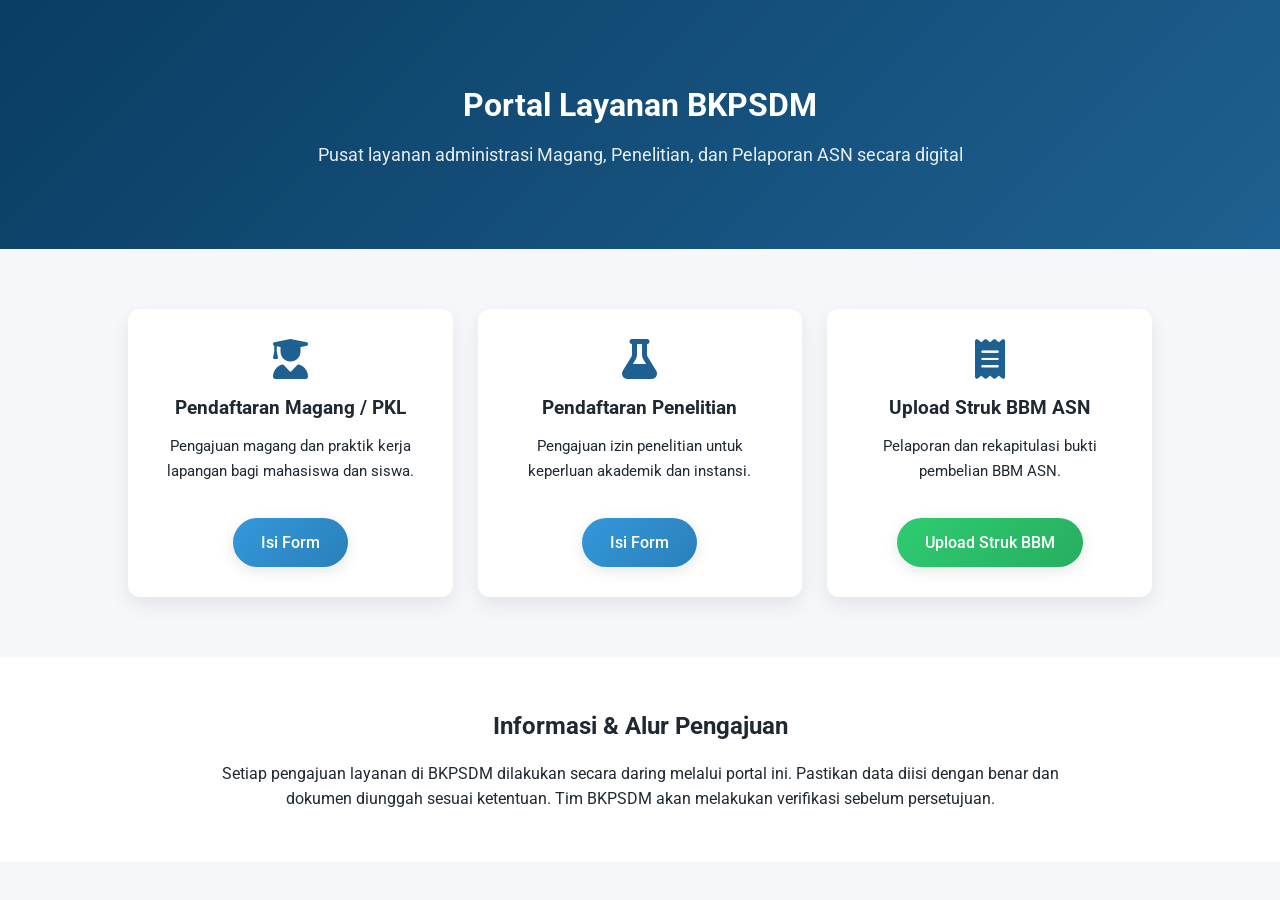
==== website 2.0/index.html @ 47e23bdd "Add files via upload" ====
<!DOCTYPE html>
<html lang="id">
<head>
    <meta charset="UTF-8">
    <meta name="viewport" content="width=device-width, initial-scale=1.0">

    <!-- Judul Website -->
    <title>Portal Layanan BKPSDM</title>

    <!-- Font Google (Roboto) -->
    <link rel="preconnect" href="https://fonts.googleapis.com">
    <link rel="preconnect" href="https://fonts.gstatic.com" crossorigin>
    <link href="https://fonts.googleapis.com/css2?family=Roboto:wght@300;400;500;700&display=swap" rel="stylesheet">

    <!-- Font Awesome untuk Icon -->
    <link rel="stylesheet" href="https://cdnjs.cloudflare.com/ajax/libs/font-awesome/6.5.0/css/all.min.css">

    <!-- CSS Utama -->
    <link rel="stylesheet" href="style.css">
</head>
<body>

    <!-- ================= HERO SECTION ================= -->
    <header class="hero">
        <h1>Portal Layanan BKPSDM</h1>
        <p>Pusat layanan administrasi Magang, Penelitian, dan Pelaporan ASN secara digital</p>
    </header>

    <!-- ================= FITUR UTAMA ================= -->
    <section class="features">

        <!-- Card 1: Magang / PKL -->
        <div class="card">
            <i class="fa-solid fa-user-graduate card-icon"></i>
            <h3>Pendaftaran Magang / PKL</h3>
            <p>Pengajuan magang dan praktik kerja lapangan bagi mahasiswa dan siswa.</p>
            <a 
          href="https://docs.google.com/forms/d/e/1FAIpQLSelBC14m-ndI0ViiT_1qgRovXxFnP6coN-3sXq4C53I3GrNGA/viewform"
          target="_blank"
          class="btn-primary"
        >
          Isi Form
        </a>

        </div>

        <!-- Card 2: Penelitian -->
        <div class="card">
            <i class="fa-solid fa-flask card-icon"></i>
            <h3>Pendaftaran Penelitian</h3>
            <p>Pengajuan izin penelitian untuk keperluan akademik dan instansi.</p>
            <a 
          href="https://docs.google.com/forms/d/e/1FAIpQLSelBC14m-ndI0ViiT_1qgRovXxFnP6coN-3sXq4C53I3GrNGA/viewform"
          target="_blank"
          class="btn-primary"
        >
          Isi Form
        </a>
        </div>

        <!-- Card 3: Upload BBM -->
        <div class="card">
            <i class="fa-solid fa-receipt card-icon"></i>
            <h3>Upload Struk BBM ASN</h3>
            <p>Pelaporan dan rekapitulasi bukti pembelian BBM ASN.</p>
           <a 
          href="https://docs.google.com/forms/d/e/1FAIpQLSeX3yivt2lK4adjJPOfBYsjUCmd29foa_mko-l3OuT_6jHZdw/viewform"
          target="_blank"
          class="btn-secondary"
        >
          Upload Struk BBM
        </a>
        </div>
        </section>

    <!-- ================= INFORMASI BKPSDM ================= -->
    <section class="info">
        <h2>Informasi & Alur Pengajuan</h2>
        <p>
            Setiap pengajuan layanan di BKPSDM dilakukan secara daring melalui portal ini.
            Pastikan data diisi dengan benar dan dokumen diunggah sesuai ketentuan.
            Tim BKPSDM akan melakukan verifikasi sebelum persetujuan.
        </p>
    </section>

    </body>
</html>
---- website 2.0/style.css ----
/* ================= GLOBAL STYLE ================= */
* {
    margin: 0;
    padding: 0;
    box-sizing: border-box;
}

body {
    font-family: 'Roboto', sans-serif;
    background-color: #f5f7fa;
    color: #1f2933;
    line-height: 1.6;
}

/* ================= HERO ================= */
.hero {
    background: linear-gradient(135deg, #0a3d62, #1e6091);
    color: #ffffff;
    text-align: center;
    padding: 80px 10px;
}

.hero h1 {
    font-size: 1,5rem;
    margin-bottom: 10px;
}

.hero p {
    font-size: 1.1rem;
    opacity: 0.9;
}

/* ================= FEATURES ================= */
.features {
    display: grid;
    grid-template-columns: repeat(auto-fit, minmax(250px, 1fr));
    gap: 25px;
    padding: 60px 10%;
}

.card {
    background-color: #ffffff;
    padding: 30px 25px;
    border-radius: 12px;
    text-align: center;
    box-shadow: 0 8px 20px rgba(0, 0, 0, 0.08);
}

.card-icon {
    font-size: 40px;
    color: #1e6091;
    margin-bottom: 15px;
}

.card h3 {
    margin-bottom: 10px;
}

.card p {
    font-size: 0.95rem;
    margin-bottom: 20px;
}

/* Tombol Umum */
.btn {
    display: inline-block;
    padding: 10px 18px;
    background-color: #1e6091;
    color: #ffffff;
    text-decoration: none;
    border-radius: 6px;
    font-size: 0.9rem;
}

.btn:hover {
    background-color: #0a3d62;
}

/* ================= INFO SECTION ================= */
.info {
    background-color: #ffffff;
    padding: 50px 15%;
    text-align: center;
}

.info h2 {
    margin-bottom: 15px;
}

/* ================= FORM ================= */
.form-section {
    padding: 60px 10%;
}

.form-section h2 {
    text-align: center;
    margin-bottom: 30px;
}

.form {
    max-width: 500px;
    margin: auto;
    background-color: #ffffff;
    padding: 30px;
    border-radius: 10px;
    box-shadow: 0 8px 20px rgba(0, 0, 0, 0.08);
}

.form-group {
    margin-bottom: 18px;
}

label {
    display: block;
    margin-bottom: 6px;
    font-weight: 500;
}

input {
    width: 100%;
    padding: 10px;
    border-radius: 6px;
    border: 1px solid #ccc;
}



/* Styling Umum untuk Tombol */
.btn-primary, .btn-secondary {
    display: inline-block;
    padding: 12px 28px;
    text-decoration: none;
    font-family: 'Roboto', sans-serif;
    font-weight: 500;
    font-size: 1rem;
    border-radius: 50px; /* Membuat tombol lonjong/rounded */
    transition: all 0.3s ease; /* Transisi halus untuk semua perubahan */
    text-align: center;
    border: none;
    cursor: pointer;
    box-shadow: 0 4px 15px rgba(0, 0, 0, 0.1);
    margin-top: 15px;
}

/* Tombol Primary (Pendaftaran Magang & Penelitian) */
.btn-primary {
    background: linear-gradient(135deg, #3498db, #2980b9);
    color: white;
}

.btn-primary:hover {
    background: linear-gradient(135deg, #2980b9, #3498db);
    transform: translateY(-3px); /* Tombol sedikit naik ke atas */
    box-shadow: 0 8px 20px rgba(52, 152, 219, 0.4);
}

/* Tombol Secondary (Upload BBM) */
.btn-secondary {
    background: linear-gradient(135deg, #2ecc71, #27ae60);
    color: white;
}

.btn-secondary:hover {
    background: linear-gradient(135deg, #27ae60, #2ecc71);
    transform: translateY(-3px);
    box-shadow: 0 8px 20px rgba(46, 204, 113, 0.4);
}

/* Efek Klik (saat ditekan) */
.btn-primary:active, .btn-secondary:active {
    transform: translateY(1px);
    box-shadow: 0 2px 10px rgba(0, 0, 0, 0.1);
}
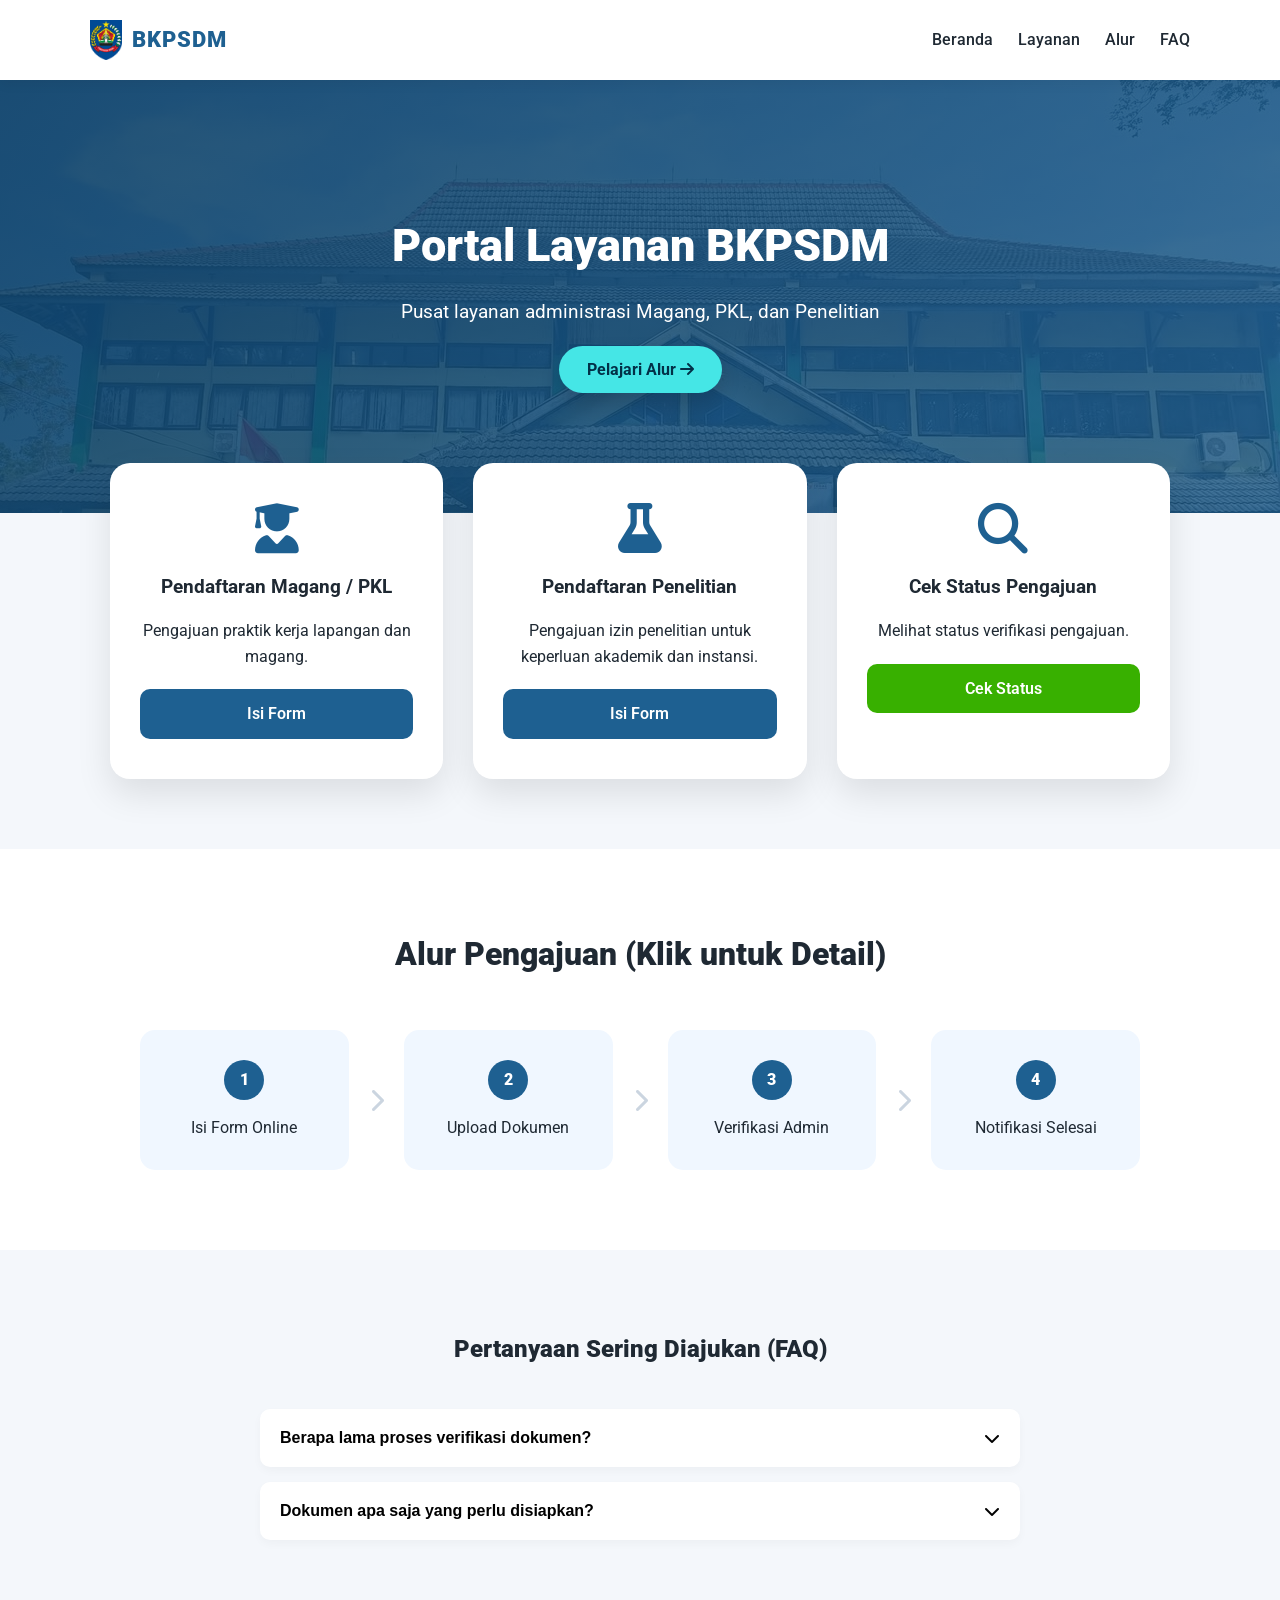
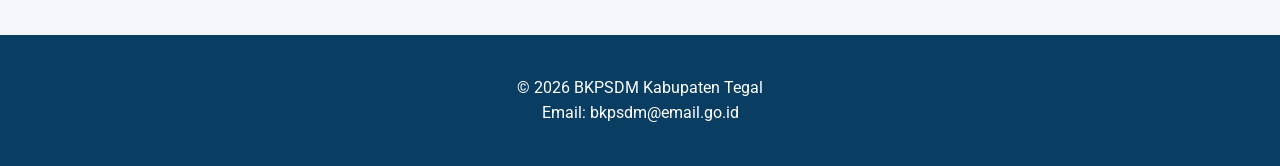
==== commit 36375abf: "Add files via upload" ====
--- a/website 2.0/index.html
+++ b/website 2.0/index.html
@@ -3,85 +3,234 @@
 <head>
     <meta charset="UTF-8">
     <meta name="viewport" content="width=device-width, initial-scale=1.0">
-
-    <!-- Judul Website -->
     <title>Portal Layanan BKPSDM</title>
 
-    <!-- Font Google (Roboto) -->
-    <link rel="preconnect" href="https://fonts.googleapis.com">
-    <link rel="preconnect" href="https://fonts.gstatic.com" crossorigin>
-    <link href="https://fonts.googleapis.com/css2?family=Roboto:wght@300;400;500;700&display=swap" rel="stylesheet">
-
-    <!-- Font Awesome untuk Icon -->
+    <link href="https://fonts.googleapis.com/css2?family=Roboto:wght@300;400;500;700;900&display=swap" rel="stylesheet">
+
     <link rel="stylesheet" href="https://cdnjs.cloudflare.com/ajax/libs/font-awesome/6.5.0/css/all.min.css">
 
-    <!-- CSS Utama -->
-    <link rel="stylesheet" href="style.css">
+    <link rel="stylesheet" href="./style.css">
 </head>
 <body>
 
-    <!-- ================= HERO SECTION ================= -->
-    <header class="hero">
-        <h1>Portal Layanan BKPSDM</h1>
-        <p>Pusat layanan administrasi Magang, Penelitian, dan Pelaporan ASN secara digital</p>
-    </header>
-
-    <!-- ================= FITUR UTAMA ================= -->
-    <section class="features">
-
-        <!-- Card 1: Magang / PKL -->
-        <div class="card">
-            <i class="fa-solid fa-user-graduate card-icon"></i>
-            <h3>Pendaftaran Magang / PKL</h3>
-            <p>Pengajuan magang dan praktik kerja lapangan bagi mahasiswa dan siswa.</p>
-            <a 
-          href="https://docs.google.com/forms/d/e/1FAIpQLSelBC14m-ndI0ViiT_1qgRovXxFnP6coN-3sXq4C53I3GrNGA/viewform"
-          target="_blank"
-          class="btn-primary"
-        >
-          Isi Form
+<nav class="navbar">
+    <div class="nav-container">
+<div class="logo">
+    <img src="logo_tegal.png" alt="Logo BKPSDM" class="nav-logo">
+    <span>BKPSDM</span>
+</div>        <ul class="nav-links">
+            <li><a href="#">Beranda</a></li>
+            <li><a href="#layanan">Layanan</a></li>
+            <li><a href="#alur">Alur</a></li>
+            <li><a href="#faq">FAQ</a></li>
+        </ul>
+    </div>
+</nav>
+
+<header class="hero">
+    <h1>Portal Layanan BKPSDM</h1>
+    <p>Pusat layanan administrasi Magang, PKL, dan Penelitian</p>
+    <a href="#alur" class="btn-cta hero-btn">Pelajari Alur <i class="fa-solid fa-arrow-right"></i></a>
+</header>
+
+<section class="features" id="layanan">
+
+    <div class="card">
+        <i class="fa-solid fa-user-graduate card-icon"></i>
+        <h3>Pendaftaran Magang / PKL</h3>
+        <p>Pengajuan praktik kerja lapangan dan magang.</p>
+        <a href="https://docs.google.com/forms/d/e/1FAIpQLSelBC14m-ndI0ViiT_1qgRovXxFnP6coN-3sXq4C53I3GrNGA/viewform?usp=header" target="_blank" class="btn-primary">
+            Isi Form
         </a>
-
-        </div>
-
-        <!-- Card 2: Penelitian -->
-        <div class="card">
-            <i class="fa-solid fa-flask card-icon"></i>
-            <h3>Pendaftaran Penelitian</h3>
-            <p>Pengajuan izin penelitian untuk keperluan akademik dan instansi.</p>
-            <a 
-          href="https://docs.google.com/forms/d/e/1FAIpQLSelBC14m-ndI0ViiT_1qgRovXxFnP6coN-3sXq4C53I3GrNGA/viewform"
-          target="_blank"
-          class="btn-primary"
-        >
-          Isi Form
+    </div>
+
+    <div class="card">
+        <i class="fa-solid fa-flask card-icon"></i>
+        <h3>Pendaftaran Penelitian</h3>
+        <p>Pengajuan izin penelitian untuk keperluan akademik dan instansi.</p>
+        <a href="https://docs.google.com/forms/d/e/1FAIpQLSelBC14m-ndI0ViiT_1qgRovXxFnP6coN-3sXq4C53I3GrNGA/viewform?usp=header" target="_blank" class="btn-primary">
+            Isi Form
         </a>
-        </div>
-
-        <!-- Card 3: Upload BBM -->
-        <div class="card">
-            <i class="fa-solid fa-receipt card-icon"></i>
-            <h3>Upload Struk BBM ASN</h3>
-            <p>Pelaporan dan rekapitulasi bukti pembelian BBM ASN.</p>
-           <a 
-          href="https://docs.google.com/forms/d/e/1FAIpQLSeX3yivt2lK4adjJPOfBYsjUCmd29foa_mko-l3OuT_6jHZdw/viewform"
-          target="_blank"
-          class="btn-secondary"
-        >
-          Upload Struk BBM
+    </div>
+
+    <div class="card">
+        <i class="fa-solid fa-magnifying-glass card-icon"></i>
+        <h3>Cek Status Pengajuan</h3>
+        <p>Melihat status verifikasi pengajuan.</p>
+        <a href="cekpengajuan.html" class="btn-secondary">
+            Cek Status
         </a>
-        </div>
-        </section>
-
-    <!-- ================= INFORMASI BKPSDM ================= -->
-    <section class="info">
-        <h2>Informasi & Alur Pengajuan</h2>
-        <p>
-            Setiap pengajuan layanan di BKPSDM dilakukan secara daring melalui portal ini.
-            Pastikan data diisi dengan benar dan dokumen diunggah sesuai ketentuan.
-            Tim BKPSDM akan melakukan verifikasi sebelum persetujuan.
-        </p>
-    </section>
-
-    </body>
-</html>
+    </div>
+    
+</section>
+
+<section class="info" id="alur">
+    <h2>Alur Pengajuan (Klik untuk Detail)</h2>
+    <div class="steps-container">
+        <div class="step" onclick="showDetail(1)">
+            <span class="step-num">1</span>
+            <p>Isi Form Online</p>
+        </div>
+        <i class="fa-solid fa-chevron-right step-arrow"></i>
+        <div class="step" onclick="showDetail(2)">
+            <span class="step-num">2</span>
+            <p>Upload Dokumen</p>
+        </div>
+        <i class="fa-solid fa-chevron-right step-arrow"></i>
+        <div class="step" onclick="showDetail(3)">
+            <span class="step-num">3</span>
+            <p>Verifikasi Admin</p>
+        </div>
+        <i class="fa-solid fa-chevron-right step-arrow"></i>
+        <div class="step" onclick="showDetail(4)">
+            <span class="step-num">4</span>
+            <p>Notifikasi Selesai</p>
+        </div>
+    </div>
+</section>
+
+<div id="alurModal" class="modal">
+    <div class="modal-content">
+        <span class="close-btn" onclick="closeModal()">&times;</span>
+        <h3 id="modalTitle">Judul Alur</h3>
+        <p id="modalDescription">Penjelasan lengkap akan muncul di sini.</p>
+    </div>
+</div>
+
+<section class="faq-section" id="faq">
+    <h2>Pertanyaan Sering Diajukan (FAQ)</h2>
+    <div class="faq-container">
+        <div class="faq-item">
+            <button class="faq-question">Berapa lama proses verifikasi dokumen? <i class="fa-solid fa-chevron-down"></i></button>
+            <div class="faq-answer">
+                <p>Proses verifikasi biasanya memakan waktu 2-3 hari kerja setelah dokumen dinyatakan lengkap oleh tim admin kami.</p>
+            </div>
+        </div>
+        <div class="faq-item">
+            <button class="faq-question">Dokumen apa saja yang perlu disiapkan? <i class="fa-solid fa-chevron-down"></i></button>
+            <div class="faq-answer">
+                <p>Untuk magang, Anda memerlukan Surat Pengantar Kampus dan Proposal. Untuk penelitian, diperlukan izin dari instansi terkait dan KTP.</p>
+            </div>
+        </div>
+    </div>
+</section>
+
+<footer class="footer">
+    <p>© 2026 BKPSDM Kabupaten Tegal</p>
+    <p>Email: bkpsdm@email.go.id</p>
+</footer>
+
+<script>
+    
+    window.addEventListener('DOMContentLoaded', () => {
+    // 1. Animasi untuk Hero Section (H1, P, dan Tombol)
+    setTimeout(() => {
+        document.querySelector('.hero h1').classList.add('appear');
+    }, 200);
+    
+    setTimeout(() => {
+        document.querySelector('.hero p').classList.add('appear');
+    }, 400);
+
+    setTimeout(() => {
+        document.querySelector('.hero .btn-cta').classList.add('appear');
+    }, 600);
+
+    // 2. Animasi untuk Cards (Muncul satu per satu/Stagger)
+    const cards = document.querySelectorAll('.card');
+    cards.forEach((card, index) => {
+        setTimeout(() => {
+            card.classList.add('appear');
+        }, 800 + (index * 200)); // Jeda 200ms antar kartu
+    });
+
+    // 3. Munculkan elemen lainnya saat scroll (Opsional tapi bagus)
+    const observerOptions = {
+        threshold: 0.2
+    };
+
+    const observer = new IntersectionObserver((entries) => {
+        entries.forEach(entry => {
+            if (entry.isIntersecting) {
+                entry.target.classList.add('appear');
+            }
+        });
+    }, observerOptions);
+
+    // Daftarkan elemen yang ingin dimunculkan saat scroll
+    document.querySelectorAll('.info h2, .steps-container, .faq-section').forEach(el => {
+        observer.observe(el);
+    });
+});
+
+    // Navbar Scroll Effect
+    window.addEventListener('scroll', function() {
+        const nav = document.querySelector('.navbar');
+        if (window.scrollY > 50) {
+            nav.classList.add('scrolled');
+        } else {
+            nav.classList.remove('scrolled');
+        }
+    });
+
+    // FAQ Accordion
+    const faqQuestions = document.querySelectorAll('.faq-question');
+    faqQuestions.forEach(question => {
+        question.addEventListener('click', () => {
+            const active = document.querySelector('.faq-question.active');
+            if(active && active !== question ) {
+                active.classList.toggle('active');
+                active.nextElementSibling.style.maxHeight = 0;
+            }
+            question.classList.toggle('active');
+            const answer = question.nextElementSibling;
+            if(question.classList.contains('active')){
+                answer.style.maxHeight = answer.scrollHeight + "px";
+            } else {
+                answer.style.maxHeight = 0;
+            }
+        });
+    });
+
+    const alurData = {
+    1: {
+        title: "Langkah 1: Isi Form Online",
+        desc: "Pilih jenis layanan (Magang atau Penelitian) pada tombol di atas, lalu isi data diri dan data kampus dengan benar pada Google Form yang disediakan."
+    },
+    2: {
+        title: "Langkah 2: Upload Dokumen",
+        desc: "Siapkan file PDF scan Surat Pengantar dari Kampus/Sekolah dan Proposal kegiatan. Unggah pada bagian akhir formulir pendaftaran."
+    },
+    3: {
+        title: "Langkah 3: Verifikasi Admin",
+        desc: "Tim BKPSDM akan memeriksa kelengkapan berkas Anda dalam waktu 2-3 hari kerja. Pastikan nomor WhatsApp/Email aktif untuk menerima update."
+    },
+    4: {
+        title: "Langkah 4: Notifikasi Selesai",
+        desc: "Jika disetujui, Anda akan menerima surat balasan resmi yang dapat diunduh atau diambil langsung di kantor sesuai instruksi yang diberikan."
+    }
+};
+
+function showDetail(stepId) {
+    const modal = document.getElementById('alurModal');
+    document.getElementById('modalTitle').innerText = alurData[stepId].title;
+    document.getElementById('modalDescription').innerText = alurData[stepId].desc;
+    modal.style.display = "block";
+}
+
+function closeModal() {
+    document.getElementById('alurModal').style.display = "none";
+}
+
+// Menutup modal jika pengguna mengklik area di luar kotak putih
+window.onclick = function(event) {
+    const modal = document.getElementById('alurModal');
+    if (event.target == modal) {
+        closeModal();
+    }
+}
+
+</script>
+
+</body>
+</html>
--- a/website 2.0/style.css
+++ b/website 2.0/style.css
@@ -1,173 +1,371 @@
-/* ================= GLOBAL STYLE ================= */
+/* ================= RESET & BASE ================= */
 * {
     margin: 0;
     padding: 0;
     box-sizing: border-box;
 }
 
+html {
+    scroll-behavior: smooth;
+}
+
 body {
     font-family: 'Roboto', sans-serif;
-    background-color: #f5f7fa;
+    background-color: #f4f7fb;
     color: #1f2933;
     line-height: 1.6;
 }
 
+/* ================= NAVBAR ================= */
+.navbar {
+    background-color: #ffffff;
+    padding: 20px;
+    box-shadow: 0 4px 12px rgba(0,0,0,0.05);
+    position: sticky;
+    top: 0;
+    z-index: 1000;
+    transition: all 0.3s ease;
+}
+
+.navbar.scrolled {
+    padding: 10px 20px;
+    background: rgba(255, 255, 255, 0.95);
+    backdrop-filter: blur(10px);
+}
+
+.nav-container {
+    max-width: 1100px;
+    margin: 0 auto;
+    display: flex;
+    justify-content: space-between;
+    align-items: center;
+}
+
+.logo {
+    font-weight: 900;
+    font-size: 1.4rem;
+    color: #1e6091;
+    letter-spacing: 1px;
+}
+
+.nav-links {
+    list-style: none;
+    display: flex;
+    gap: 25px;
+}
+
+.nav-links a {
+    text-decoration: none;
+    color: #1f2933;
+    font-weight: 500;
+    position: relative;
+    padding-bottom: 5px;
+}
+
+.nav-links a::after {
+    content: '';
+    position: absolute;
+    width: 0;
+    height: 2px;
+    bottom: 0;
+    left: 0;
+    background-color: #1e6091;
+    transition: width 0.3s ease;
+}
+
+.nav-links a:hover::after {
+    width: 100%;
+}
+
 /* ================= HERO ================= */
 .hero {
-    background: linear-gradient(135deg, #0a3d62, #1e6091);
+    background: linear-gradient(135deg, rgba(10, 61, 98, 0.9), rgba(30, 96, 145, 0.8)), 
+                url('1772467358238.jpg'); 
+    background-size: cover;
+    background-position: center;
+    background-attachment: fixed; 
     color: #ffffff;
     text-align: center;
-    padding: 80px 10px;
+    padding: 130px 20px;
 }
 
 .hero h1 {
-    font-size: 1,5rem;
-    margin-bottom: 10px;
+    font-size: 2.8rem;
+    font-weight: 900;
+    margin-bottom: 15px;
 }
 
 .hero p {
-    font-size: 1.1rem;
+    font-size: 1.2rem;
     opacity: 0.9;
-}
-
-/* ================= FEATURES ================= */
+    margin-bottom: 30px;
+}
+
+.btn-cta {
+    background-color: #45e6e6;
+    color: #023047;
+    padding: 14px 28px;
+    border-radius: 50px;
+    text-decoration: none;
+    font-weight: 700;
+    box-shadow: 0 10px 20px rgba(0,0,0,0.15);
+    transition: 0.3s;
+}
+
+.btn-cta:hover {
+    background-color: #43ffb4;
+    transform: translateY(-3px);
+}
+
+/* ================= FEATURES & CARDS ================= */
 .features {
     display: grid;
-    grid-template-columns: repeat(auto-fit, minmax(250px, 1fr));
-    gap: 25px;
-    padding: 60px 10%;
+    grid-template-columns: repeat(auto-fit, minmax(280px, 1fr));
+    gap: 30px;
+    max-width: 1100px;
+    margin: -50px auto 0; 
+    padding: 0 20px 70px;
 }
 
 .card {
     background-color: #ffffff;
-    padding: 30px 25px;
-    border-radius: 12px;
+    padding: 40px 30px;
+    border-radius: 20px;
     text-align: center;
-    box-shadow: 0 8px 20px rgba(0, 0, 0, 0.08);
+    box-shadow: 0 15px 35px rgba(0, 0, 0, 0.1);
+    transition: 0.3s;
+    opacity: 0;
+    animation: fadeUp 0.8s ease forwards;
+}
+
+.card:hover {
+    transform: translateY(-10px);
 }
 
 .card-icon {
-    font-size: 40px;
+    font-size: 50px;
     color: #1e6091;
+    margin-bottom: 20px;
+}
+
+.card h3 {
     margin-bottom: 15px;
-}
-
-.card h3 {
-    margin-bottom: 10px;
-}
-
-.card p {
-    font-size: 0.95rem;
-    margin-bottom: 20px;
-}
-
-/* Tombol Umum */
-.btn {
+    font-weight: 700;
+}
+
+.btn-primary, .btn-secondary {
+    display: block;
+    padding: 12px;
+    border-radius: 10px;
+    text-decoration: none;
+    font-weight: 600;
+    margin-top: 20px;
+    transition: 0.2s;
+}
+
+.btn-primary { background: #1e6091; color: white; }
+.btn-secondary { background: #38b000; color: white; }
+
+/* ================= ALUR ================= */
+.info {
+    background: #fff;
+    padding: 80px 20px;
+    text-align: center;
+}
+
+.info h2 { font-weight: 900; margin-bottom: 50px; font-size: 2rem; }
+
+.steps-container {
+    display: flex;
+    justify-content: center;
+    align-items: center;
+    flex-wrap: wrap;
+    gap: 20px;
+    max-width: 1000px;
+    margin: 0 auto;
+}
+
+.step {
+    background: #f0f7ff;
+    padding: 30px 20px;
+    border-radius: 15px;
+    flex: 1;
+    min-width: 180px;
+}
+
+.step-num {
     display: inline-block;
-    padding: 10px 18px;
-    background-color: #1e6091;
-    color: #ffffff;
-    text-decoration: none;
-    border-radius: 6px;
-    font-size: 0.9rem;
-}
-
-.btn:hover {
-    background-color: #0a3d62;
-}
-
-/* ================= INFO SECTION ================= */
-.info {
-    background-color: #ffffff;
-    padding: 50px 15%;
+    width: 40px;
+    height: 40px;
+    background: #1e6091;
+    color: white;
+    border-radius: 50%;
+    line-height: 40px;
+    font-weight: 900;
+    margin-bottom: 15px;
+}
+
+.step-arrow {
+    color: #cbd5e0;
+    font-size: 24px;
+}
+
+/* ================= FAQ ACCORDION ================= */
+.faq-section {
+    max-width: 800px;
+    margin: 0 auto;
+    padding: 80px 20px;
+}
+
+.faq-section h2 { text-align: center; margin-bottom: 40px; font-weight: 900; }
+
+.faq-item {
+    background: #fff;
+    margin-bottom: 15px;
+    border-radius: 10px;
+    overflow: hidden;
+    box-shadow: 0 4px 10px rgba(0,0,0,0.03);
+}
+
+.faq-question {
+    width: 100%;
+    padding: 20px;
+    background: none;
+    border: none;
+    display: flex;
+    justify-content: space-between;
+    align-items: center;
+    font-size: 1rem;
+    font-weight: 600;
+    cursor: pointer;
+    text-align: left;
+}
+
+.faq-answer {
+    max-height: 0;
+    overflow: hidden;
+    transition: max-height 0.3s ease-out;
+    background: #fafafa;
+}
+
+.faq-answer p { padding: 0 20px 20px; color: #4a5568; }
+
+.faq-question.active i { transform: rotate(180deg); }
+
+/* ================= FOOTER ================= */
+.footer { background: #0a3d62; color: white; padding: 40px; text-align: center; }
+
+@keyframes fadeUp { to { opacity: 1; transform: translateY(0); } }
+
+/* ================= RESPONSIVE ================= */
+@media (max-width: 768px) {
+    .hero h1 { font-size: 2rem; }
+    .step-arrow { transform: rotate(90deg); margin: 10px 0; }
+    .steps-container { flex-direction: column; }
+}
+
+.logo {
+    display: flex;
+    align-items: center;
+    gap: 10px;
+}
+
+.nav-logo {
+    height: 40px; 
+    width: auto;
+}
+
+body {
+    background-image: radial-gradient(#d1d9e6 0.5px, transparent 0.5px);
+    background-size: 20px 20px; 
+    background-color: #f4f7fb;
+}
+
+.hero h1, .hero p, .hero .btn-cta, 
+.card, .info h2, .steps-container, .faq-section {
+    opacity: 0;
+    transform: translateY(30px);
+    transition: all 0.8s ease-out;
+}
+
+.appear {
+    opacity: 1 !important;
+    transform: translateY(0) !important;
+}
+
+.navbar {
+    animation: fadeInDown 1s ease-in-out;
+}
+
+@keyframes fadeInDown {
+    from {
+        opacity: 0;
+        transform: translateY(-20px);
+    }
+    to {
+        opacity: 1;
+        transform: translateY(0);
+    }
+}
+
+.btn-cta:hover, .btn-primary:hover, .btn-secondary:hover {
+    transform: translateY(-5px);
+    box-shadow: 0 12px 20px rgba(0, 0, 0, 0.2); 
+    filter: brightness(1.1); 
+}
+
+.btn-cta:active {
+    transform: scale(0.95);
+}
+
+.step {
+    cursor: pointer;
+    transition: transform 0.3s ease, background 0.3s ease;
+}
+
+.step:hover {
+    background: #35afb1;
+    transform: scale(1.05);
+}
+
+.modal {
+    display: none; 
+    position: fixed;
+    z-index: 2000;
+    left: 0;
+    top: 0;
+    width: 100%;
+    height: 100%;
+    background-color: rgba(0,0,0,0.6);
+    backdrop-filter: blur(5px);
+}
+
+.modal-content {
+    background-color: #fff;
+    margin: 15% auto;
+    padding: 30px;
+    border-radius: 15px;
+    width: 80%;
+    max-width: 500px;
     text-align: center;
-}
-
-.info h2 {
-    margin-bottom: 15px;
-}
-
-/* ================= FORM ================= */
-.form-section {
-    padding: 60px 10%;
-}
-
-.form-section h2 {
-    text-align: center;
-    margin-bottom: 30px;
-}
-
-.form {
-    max-width: 500px;
-    margin: auto;
-    background-color: #ffffff;
-    padding: 30px;
-    border-radius: 10px;
-    box-shadow: 0 8px 20px rgba(0, 0, 0, 0.08);
-}
-
-.form-group {
-    margin-bottom: 18px;
-}
-
-label {
-    display: block;
-    margin-bottom: 6px;
-    font-weight: 500;
-}
-
-input {
-    width: 100%;
-    padding: 10px;
-    border-radius: 6px;
-    border: 1px solid #ccc;
-}
-
-
-
-/* Styling Umum untuk Tombol */
-.btn-primary, .btn-secondary {
-    display: inline-block;
-    padding: 12px 28px;
-    text-decoration: none;
-    font-family: 'Roboto', sans-serif;
-    font-weight: 500;
-    font-size: 1rem;
-    border-radius: 50px; /* Membuat tombol lonjong/rounded */
-    transition: all 0.3s ease; /* Transisi halus untuk semua perubahan */
-    text-align: center;
-    border: none;
+    position: relative;
+    animation: zoomIn 0.3s ease;
+}
+
+@keyframes zoomIn {
+    from { transform: scale(0.7); opacity: 0; }
+    to { transform: scale(1); opacity: 1; }
+}
+
+.close-btn {
+    position: absolute;
+    right: 20px;
+    top: 10px;
+    font-size: 28px;
     cursor: pointer;
-    box-shadow: 0 4px 15px rgba(0, 0, 0, 0.1);
-    margin-top: 15px;
-}
-
-/* Tombol Primary (Pendaftaran Magang & Penelitian) */
-.btn-primary {
-    background: linear-gradient(135deg, #3498db, #2980b9);
-    color: white;
-}
-
-.btn-primary:hover {
-    background: linear-gradient(135deg, #2980b9, #3498db);
-    transform: translateY(-3px); /* Tombol sedikit naik ke atas */
-    box-shadow: 0 8px 20px rgba(52, 152, 219, 0.4);
-}
-
-/* Tombol Secondary (Upload BBM) */
-.btn-secondary {
-    background: linear-gradient(135deg, #2ecc71, #27ae60);
-    color: white;
-}
-
-.btn-secondary:hover {
-    background: linear-gradient(135deg, #27ae60, #2ecc71);
-    transform: translateY(-3px);
-    box-shadow: 0 8px 20px rgba(46, 204, 113, 0.4);
-}
-
-/* Efek Klik (saat ditekan) */
-.btn-primary:active, .btn-secondary:active {
-    transform: translateY(1px);
-    box-shadow: 0 2px 10px rgba(0, 0, 0, 0.1);
-}
+    color: #aaa;
+}
+
+.close-btn:hover { color: #000; }
+
+#modalTitle { color: #1e6091; margin-bottom: 15px; font-weight: 900; }
